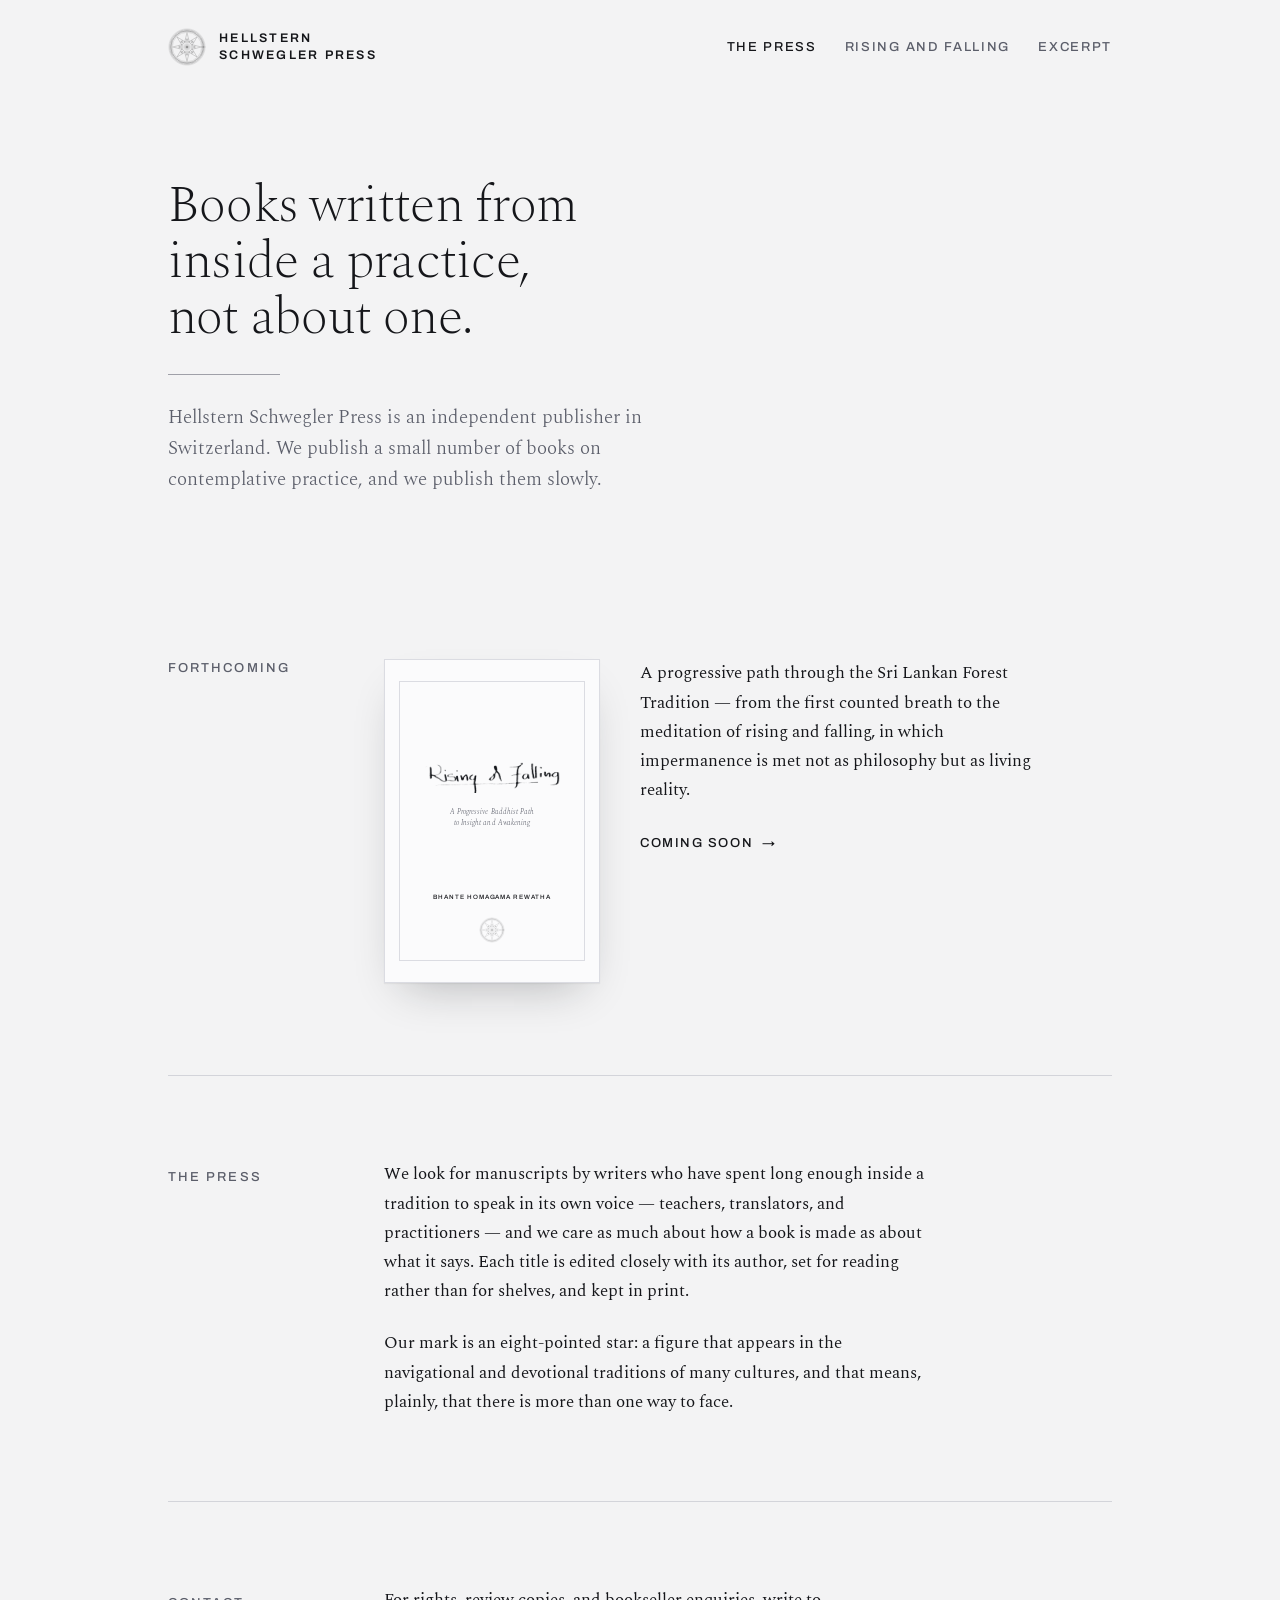
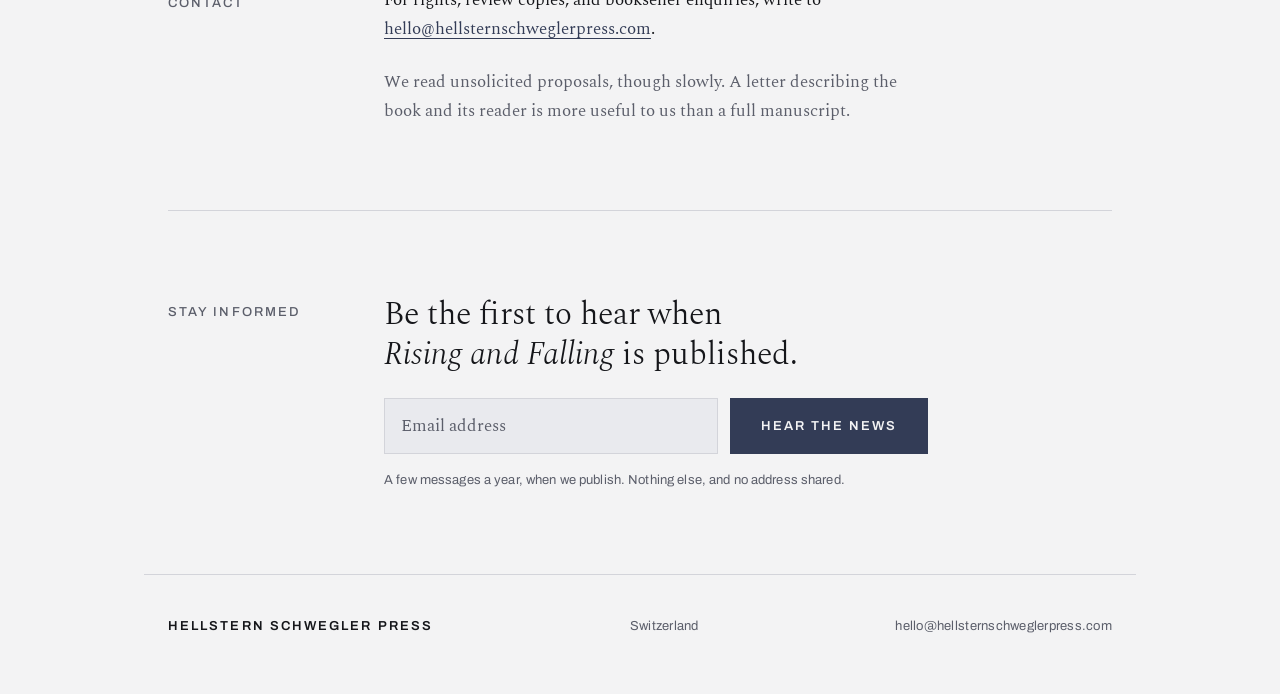
==== index.html @ 14abaf6c "Hellstern Schwegler Press website Three static pages: the press, a coming soon page for Rising and F" ====
<!doctype html>
<html lang="en">
<head>
<meta charset="utf-8">
<meta name="viewport" content="width=device-width, initial-scale=1, viewport-fit=cover">
<title>Hellstern Schwegler Press</title>
<meta name="description" content="An independent Swiss publisher of books on contemplative practice. First title: Rising and Falling by Bhante Homagama Rewatha.">
<link rel="icon" href="assets/img/star-mandala-mono.svg">
<link rel="preconnect" href="https://fonts.googleapis.com">
<link rel="preconnect" href="https://fonts.gstatic.com" crossorigin>
<link rel="stylesheet" href="https://fonts.googleapis.com/css2?family=Archivo:wght@400;500;600&family=Spectral:ital,wght@0,200;0,300;0,400;1,300;1,400&display=swap">
<link rel="stylesheet" href="assets/css/site.css">
<meta property="og:title" content="Hellstern Schwegler Press">
<meta property="og:description" content="An independent Swiss publisher of books on contemplative practice.">
</head>
<body>

<header class="frame masthead">
  <a class="mark" href="index.html">
    <img src="assets/img/star-mandala-mono.svg" alt="" width="1000" height="1000">
    <span class="mark__name">Hellstern Schwegler Press</span>
  </a>
  <nav aria-label="Primary">
    <a href="index.html" aria-current="page">The Press</a>
    <a href="rising-and-falling.html">Rising and Falling</a>
    <a href="excerpt.html">Excerpt</a>
  </nav>
</header>

<main>

  <div class="frame hero">
    <h1 class="t-display" style="max-width:20ch">
      Books written from inside a practice, not about one.
    </h1>
    <div class="breath" aria-hidden="true"></div>
    <p class="lede muted" style="max-width:34rem;margin:0">
      Hellstern Schwegler Press is an independent publisher in Switzerland.
      We publish a small number of books on contemplative practice, and we
      publish them slowly.
    </p>
  </div>

  <div class="frame">

    <section class="section" aria-labelledby="s-forthcoming">
      <h2 class="section__label" id="s-forthcoming">Forthcoming</h2>
      <div class="section__body section__body--wide">
        <a class="entry entry--book" href="rising-and-falling.html">
      <figure class="book book--sm">
        <div class="book__cover">
          <div class="book__inner">
            <span class="book__spacer" aria-hidden="true"></span>
            <p class="book__title">
              <img class="book__hand" src="assets/img/title-handwritten.png"
                   alt="Rising and Falling" width="1379" height="315">
              <span class="book__sub">A Progressive Buddhist Path<br>to Insight and Awakening</span>
            </p>
            <div class="book__foot">
              <p class="book__author">Bhante Homagama Rewatha</p>
              <img class="book__mark" src="assets/img/star-mandala-mono.svg"
                   alt="" width="1000" height="1000">
            </div>
          </div>
        </div>
      </figure>
          <div>
            <p style="margin-top:0">
              A progressive path through the Sri Lankan Forest Tradition — from the
              first counted breath to the meditation of rising and falling, in which
              impermanence is met not as philosophy but as living reality.
            </p>
            <span class="link-arrow">Coming soon</span>
          </div>
        </a>
      </div>
    </section>

    <section class="section" aria-labelledby="s-about">
      <h2 class="section__label" id="s-about">The press</h2>
      <div class="section__body">
        <p>
          We look for manuscripts by writers who have spent long enough inside a
          tradition to speak in its own voice — teachers, translators, and
          practitioners — and we care as much about how a book is made as about
          what it says. Each title is edited closely with its author, set for
          reading rather than for shelves, and kept in print.
        </p>
        <p>
          Our mark is an eight-pointed star: a figure that appears in the
          navigational and devotional traditions of many cultures, and that means,
          plainly, that there is more than one way to face.
        </p>
      </div>
    </section>

    <section class="section" aria-labelledby="s-contact">
      <h2 class="section__label" id="s-contact">Contact</h2>
      <div class="section__body">
        <p>
          For rights, review copies, and bookseller enquiries, write to
          <a href="#" data-contact="show">our editorial address</a>.
        </p>
        <p class="muted">
          We read unsolicited proposals, though slowly. A letter describing the
          book and its reader is more useful to us than a full manuscript.
        </p>
      </div>
    </section>

    <section class="section" id="newsletter" aria-labelledby="s-news">
      <h2 class="section__label" id="s-news">Stay informed</h2>
      <div class="section__body signup">
        <h3 class="t-head">Be the first to hear when <em>Rising and Falling</em> is published.</h3>
        <form data-signup novalidate>
          <label class="visually-hidden" for="email-press">Email address</label>
          <div class="signup__form">
            <input id="email-press" type="email" name="email" placeholder="Email address"
                   autocomplete="email" required>
            <button class="btn" type="submit">Hear the news</button>
          </div>
          <div class="hp" aria-hidden="true">
            <label for="website-press">Leave this empty</label>
            <input id="website-press" type="text" name="website" tabindex="-1" autocomplete="off">
          </div>
        </form>
        <p class="signup__status" data-signup-status role="status" aria-live="polite"></p>
        <p class="signup__note">
          A few messages a year, when we publish. Nothing else, and no address shared.
        </p>
      </div>
    </section>

  </div>
</main>

<footer class="frame colophon">
  <span class="colophon__name">Hellstern Schwegler Press</span>
  <span>Switzerland</span>
  <a href="#" data-contact="show">Contact</a>
</footer>

<script src="assets/js/config.js"></script>
<script src="assets/js/signup.js"></script>
</body>
</html>
---- assets/css/site.css ----
/* ===========================================================================
   Hellstern Schwegler Press — site stylesheet
   Palette note: the accent is not a decorative choice. #333C56 is sampled
   from the blue-black ballpoint ink in Bhante Rewatha's own notebook pages.
   =========================================================================== */

:root {
  /* light — cool Swiss paper stock, neutrals biased toward the ink */
  --paper:      #F3F3F4;
  --paper-2:    #E9EAEE;
  --ink:        #15161A;
  --ink-soft:   #5B5E6A;
  --pen:        #333C56;
  --pen-hover:  #1F2740;
  --rule:       #D3D4DA;
  --cover:      #FBFBFC;
  --cover-rule: #DBDCE2;
  --book-shadow: 0 1px 1px rgba(21,22,26,.05), 0 20px 44px -20px rgba(21,22,26,.30);
  --logo-invert: 0;

  --measure: 34rem;
  --frame: 62rem;
  --label-col: 10rem;

  --step--1: 0.8125rem;
  --step-0:  1.0625rem;
  --step-1:  1.1875rem;
  --step-2:  clamp(1.5rem, 1.1rem + 1.6vw, 2rem);
  --step-3:  clamp(2rem, 1.3rem + 3vw, 3.25rem);

  --serif: "Spectral", "Iowan Old Style", "Palatino Linotype", Palatino, Georgia, serif;
  --grotesk: "Archivo", "Helvetica Neue", Helvetica, Arial, sans-serif;
}

@media (prefers-color-scheme: dark) {
  :root:not([data-theme="light"]) {
    --paper:      #131418;
    --paper-2:    #1C1E24;
    --ink:        #E8E8EA;
    --ink-soft:   #9B9EAB;
    --pen:        #A9B2CC;
    --pen-hover:  #C7CEE4;
    --rule:       #2C2E36;
    --cover:      #1E212A;
    --cover-rule: #363A47;
    --book-shadow: 0 1px 1px rgba(0,0,0,.45), 0 20px 44px -20px rgba(0,0,0,.8);
    --logo-invert: 1;
  }
}

:root[data-theme="dark"] {
  --paper:      #131418;
  --paper-2:    #1C1E24;
  --ink:        #E8E8EA;
  --ink-soft:   #9B9EAB;
  --pen:        #A9B2CC;
  --pen-hover:  #C7CEE4;
  --rule:       #2C2E36;
  --cover:      #1E212A;
  --cover-rule: #363A47;
  --book-shadow: 0 1px 1px rgba(0,0,0,.45), 0 20px 44px -20px rgba(0,0,0,.8);
  --logo-invert: 1;
}

*, *::before, *::after { box-sizing: border-box; }

html { -webkit-text-size-adjust: 100%; }

body {
  margin: 0;
  background: var(--paper);
  color: var(--ink);
  font-family: var(--serif);
  font-size: var(--step-0);
  font-weight: 400;
  line-height: 1.72;
  -webkit-font-smoothing: antialiased;
  text-rendering: optimizeLegibility;
}

img { max-width: 100%; height: auto; display: block; }

a { color: var(--pen); text-decoration-thickness: 1px; text-underline-offset: 0.22em; }
a:hover { color: var(--pen-hover); }

:focus-visible {
  outline: 2px solid var(--pen);
  outline-offset: 3px;
  border-radius: 1px;
}

/* --- frame + section grid ------------------------------------------------ */

.frame {
  max-width: var(--frame);
  margin-inline: auto;
  padding-inline: 1.5rem;
}

.section {
  padding-block: clamp(3rem, 7vw, 5.25rem);
  border-top: 1px solid var(--rule);
}
.section:first-of-type { border-top: 0; }

/* Marginal running head — a Swiss editorial device, and it encodes the real
   section name rather than an invented number. Stacks above content on phones. */
.section__label {
  font-family: var(--grotesk);
  font-size: var(--step--1);
  font-weight: 500;
  letter-spacing: 0.16em;
  text-transform: uppercase;
  color: var(--ink-soft);
  margin: 0 0 1.25rem;
  line-height: 1.5;
}

.section__body { max-width: var(--measure); }
/* the author block carries a portrait beside its text and needs the extra room */
.section__body--wide { max-width: 42rem; }
.section__body > :first-child { margin-top: 0; }
.section__body > :last-child { margin-bottom: 0; }

@media (min-width: 60rem) {
  .section {
    display: grid;
    grid-template-columns: var(--label-col) minmax(0, 1fr);
    column-gap: 3.5rem;
  }
  .section__label { margin-bottom: 0; padding-top: 0.5rem; }
}

/* --- typography ---------------------------------------------------------- */

h1, h2, h3 { font-weight: 300; text-wrap: balance; }

.t-display {
  font-size: var(--step-3);
  font-weight: 200;
  line-height: 1.08;
  letter-spacing: -0.015em;
  margin: 0;
}

.t-head {
  font-size: var(--step-2);
  font-weight: 300;
  line-height: 1.24;
  margin: 0 0 1rem;
}

p { margin: 0 0 1.35em; }

.lede {
  font-size: var(--step-1);
  font-weight: 300;
  line-height: 1.62;
  color: var(--ink);
}

.muted { color: var(--ink-soft); }

.meta {
  font-family: var(--grotesk);
  font-size: var(--step--1);
  font-weight: 500;
  letter-spacing: 0.14em;
  text-transform: uppercase;
  color: var(--ink-soft);
}

.visually-hidden {
  position: absolute; width: 1px; height: 1px;
  padding: 0; margin: -1px; overflow: hidden;
  clip: rect(0 0 0 0); white-space: nowrap; border: 0;
}

/* --- masthead ------------------------------------------------------------ */

.masthead {
  display: flex;
  align-items: center;
  justify-content: space-between;
  gap: 1.5rem;
  flex-wrap: wrap;
  padding-block: 1.75rem 0;
}

.mark {
  display: inline-flex;
  align-items: center;
  gap: 0.85rem;
  text-decoration: none;
  color: inherit;
}
.mark img {
  width: 2.35rem;
  height: 2.35rem;
  filter: invert(var(--logo-invert));
}
.mark__name {
  font-family: var(--grotesk);
  font-size: 0.78rem;
  font-weight: 600;
  letter-spacing: 0.18em;
  text-transform: uppercase;
  line-height: 1.35;
  max-width: 11rem;
}

.masthead nav {
  display: flex;
  gap: 0.9rem 1.5rem;
  flex-wrap: wrap;
}
@media (min-width: 45rem) { .masthead nav { gap: 1.75rem; } }
.masthead nav a {
  font-family: var(--grotesk);
  font-size: var(--step--1);
  font-weight: 500;
  letter-spacing: 0.13em;
  text-transform: uppercase;
  color: var(--ink-soft);
  text-decoration: none;
}
.masthead nav a:hover,
.masthead nav a[aria-current="page"] { color: var(--ink); }

/* --- hero ---------------------------------------------------------------- */

.hero {
  padding-block: clamp(3.5rem, 9vw, 7rem) clamp(3rem, 6vw, 4.5rem);
  display: flex;
  flex-direction: column;
  align-items: flex-start;
  gap: 1.75rem;
}

/* Bhante's own hand, lifted from the notebook pages of the illustrations. */
.hero__hand {
  width: min(100%, 30rem);
  filter: invert(var(--logo-invert));
}
.hero__byline {
  font-size: var(--step-1);
  font-weight: 300;
  font-style: italic;
  color: var(--ink-soft);
  margin: 0;
}

/* The one moving element on the page: a hairline that rises and falls at the
   pace of a slow breath — 4s in, 5.5s out. It is the book's title, drawn. */
.breath {
  width: 7rem;
  height: 1px;
  background: var(--ink-soft);
  opacity: 0.55;
  transform-origin: center;
  animation: breath 9.5s ease-in-out infinite;
}

@keyframes breath {
  0%   { transform: translateY(5px);  opacity: 0.30; }
  42%  { transform: translateY(-5px); opacity: 0.70; }
  100% { transform: translateY(5px);  opacity: 0.30; }
}

@media (prefers-reduced-motion: reduce) {
  .breath { animation: none; opacity: 0.55; transform: none; }
  * { animation-duration: 0.01ms !important; transition-duration: 0.01ms !important; }
}

.status {
  font-family: var(--grotesk);
  font-size: var(--step--1);
  font-weight: 500;
  letter-spacing: 0.22em;
  text-transform: uppercase;
  color: var(--ink);
  margin: 0;
}

/* --- buttons ------------------------------------------------------------- */

.btn {
  display: inline-block;
  font-family: var(--grotesk);
  font-size: var(--step--1);
  font-weight: 600;
  letter-spacing: 0.15em;
  text-transform: uppercase;
  padding: 0.9rem 1.9rem;
  border: 1px solid var(--pen);
  background: var(--pen);
  color: var(--paper);
  text-decoration: none;
  cursor: pointer;
  transition: background 160ms ease, border-color 160ms ease;
}
.btn:hover { background: var(--pen-hover); border-color: var(--pen-hover); color: var(--paper); }

.link-arrow {
  font-family: var(--grotesk);
  font-size: var(--step--1);
  font-weight: 500;
  letter-spacing: 0.12em;
  text-transform: uppercase;
  text-decoration: none;
  display: inline-flex;
  align-items: center;
  gap: 0.55rem;
}
.link-arrow::after { content: "→"; transition: transform 160ms ease; }
.link-arrow:hover::after { transform: translateX(3px); }

/* --- excerpt ------------------------------------------------------------- */

.excerpt {
  border-left: 1px solid var(--rule);
  padding-left: clamp(1.25rem, 4vw, 2.25rem);
  font-size: var(--step-1);
  font-weight: 300;
  line-height: 1.78;
}
.excerpt p:last-of-type { margin-bottom: 0; }

/* --- author -------------------------------------------------------------- */

.author {
  display: grid;
  gap: 1.75rem clamp(1.5rem, 4vw, 2.5rem);
  grid-template-columns: 1fr;
  align-items: start;
  max-width: 40rem;
}
@media (min-width: 34rem) {
  .author { grid-template-columns: 11rem minmax(0, 1fr); }
}

.portrait {
  aspect-ratio: 4 / 5;
  max-width: 100%;
  background: var(--paper-2);
  object-fit: cover;
  filter: grayscale(1) contrast(0.95);
}

.portrait--empty {
  display: grid;
  place-items: center;
  border: 1px solid var(--rule);
  color: var(--ink-soft);
  font-family: var(--grotesk);
  font-size: 0.68rem;
  font-weight: 500;
  letter-spacing: 0.14em;
  text-transform: uppercase;
  text-align: center;
  padding: 1rem;
  line-height: 1.6;
}

/* --- publication data ---------------------------------------------------- */

.coldata {
  display: grid;
  grid-template-columns: minmax(6.5rem, 9rem) minmax(0, 1fr);
  gap: 0.3rem 1.5rem;
  margin: 0;
  font-size: var(--step--1);
}
.coldata dt {
  font-family: var(--grotesk);
  font-weight: 500;
  letter-spacing: 0.12em;
  text-transform: uppercase;
  color: var(--ink-soft);
  padding-top: 0.28rem;
}
.coldata dd {
  margin: 0;
  font-family: var(--serif);
  font-size: var(--step-0);
  line-height: 1.6;
}

/* --- signup -------------------------------------------------------------- */

.signup { max-width: var(--measure); }

.signup__form {
  display: flex;
  flex-wrap: wrap;
  gap: 0.75rem;
  margin-top: 1.5rem;
}

.signup__form input[type="email"] {
  flex: 1 1 15rem;
  min-width: 0;
  font-family: var(--serif);
  font-size: var(--step-0);
  color: var(--ink);
  background: var(--paper-2);
  border: 1px solid var(--rule);
  padding: 0.85rem 1rem;
}
.signup__form input[type="email"]::placeholder { color: var(--ink-soft); opacity: 1; }
.signup__form input[type="email"]:focus { border-color: var(--pen); }

.signup__note {
  font-size: var(--step--1);
  color: var(--ink-soft);
  margin: 1rem 0 0;
  font-family: var(--grotesk);
  font-weight: 400;
  letter-spacing: 0.01em;
  line-height: 1.6;
}

.signup__status {
  margin: 1rem 0 0;
  font-size: var(--step-0);
  font-style: italic;
  color: var(--ink);
}
.signup__status[data-state="error"] { color: var(--ink); font-style: normal; }

/* honeypot */
.hp { position: absolute; left: -9999px; width: 1px; height: 1px; overflow: hidden; }

/* --- catalogue entry (press home) --------------------------------------- */

.entry {
  display: block;
  text-decoration: none;
  color: inherit;
  padding-block: 0.5rem;
}
.entry__hand {
  width: min(100%, 22rem);
  filter: invert(var(--logo-invert));
  margin-bottom: 1.1rem;
}
.entry:hover .link-arrow::after { transform: translateX(3px); }

/* --- colophon ------------------------------------------------------------ */

.colophon {
  border-top: 1px solid var(--rule);
  padding-block: 2.5rem 3.5rem;
  display: flex;
  flex-wrap: wrap;
  gap: 1.5rem 3rem;
  align-items: baseline;
  justify-content: space-between;
  font-family: var(--grotesk);
  font-size: var(--step--1);
  color: var(--ink-soft);
  letter-spacing: 0.02em;
}
.colophon a { color: var(--ink-soft); text-decoration: none; }
.colophon a:hover { color: var(--ink); }
.colophon__name {
  font-weight: 600;
  letter-spacing: 0.16em;
  text-transform: uppercase;
  color: var(--ink);
}


/* --- the book -------------------------------------------------------------
   Trim is 2:3 — the real 6 × 9 inch page size of the printed edition. Cover
   text is sized in container units, so one piece of markup holds up at hero
   size and at catalogue size without a second set of rules. */

.book {
  position: relative;
  width: min(100%, 21.5rem);
  margin: 0;
  container-type: inline-size;
}

.book--sm { width: min(100%, 13.5rem); }

.book__cover {
  position: relative;
  aspect-ratio: 2 / 3;
  max-width: 100%;
  background: var(--cover);
  border: 1px solid var(--cover-rule);
  box-shadow: var(--book-shadow);
}

/* the inset keyline a bound cover is usually blinded or foiled with */
.book__inner {
  position: absolute;
  inset: 6.5%;
  border: 1px solid var(--cover-rule);
  padding: 8% 7%;
  display: flex;
  flex-direction: column;
  align-items: center;
  justify-content: space-between;
  gap: 4cqw;
  text-align: center;
}

.book__spacer { height: 0; }

.book__title { margin: 0; font-weight: 300; line-height: 1; width: 100%; }

.book__hand {
  width: 88%;
  margin: 0 auto;
  filter: invert(var(--logo-invert));
}

.book__sub {
  display: block;
  margin: 6cqw auto 0;
  max-width: 24ch;
  font-family: var(--serif);
  font-style: italic;
  font-weight: 300;
  color: var(--ink-soft);
  font-size: 0.7rem;
  font-size: 3.4cqw;
  line-height: 1.5;
  letter-spacing: 0.01em;
}

.book__foot {
  display: flex;
  flex-direction: column;
  align-items: center;
}

.book__author {
  margin: 0;
  font-family: var(--grotesk);
  font-weight: 500;
  letter-spacing: 0.15em;
  text-transform: uppercase;
  color: var(--ink);
  font-size: 0.58rem;
  font-size: 2.9cqw;
  line-height: 1.6;
}

.book__mark {
  width: 12cqw;
  margin-top: 7cqw;
  opacity: 0.7;
  filter: invert(var(--logo-invert));
}

/* --- hero built around the book ------------------------------------------ */

.hero--book {
  display: grid;
  grid-template-columns: minmax(0, 1fr);
  gap: clamp(2.25rem, 5vw, 3.25rem);
  align-items: center;
  justify-items: start;
}

@media (min-width: 52rem) {
  .hero--book {
    grid-template-columns: minmax(0, 21.5rem) minmax(0, 1fr);
    gap: clamp(3rem, 7vw, 5rem);
  }
}

.hero__aside {
  display: flex;
  flex-direction: column;
  align-items: flex-start;
  gap: 1.75rem;
  max-width: 27rem;
}

/* --- catalogue entry, cover beside the note ------------------------------ */

.entry--book {
  display: grid;
  grid-template-columns: minmax(0, 1fr);
  gap: 1.75rem;
  align-items: start;
}

@media (min-width: 38rem) {
  .entry--book {
    grid-template-columns: 13.5rem minmax(0, 1fr);
    gap: 2.5rem;
  }
}
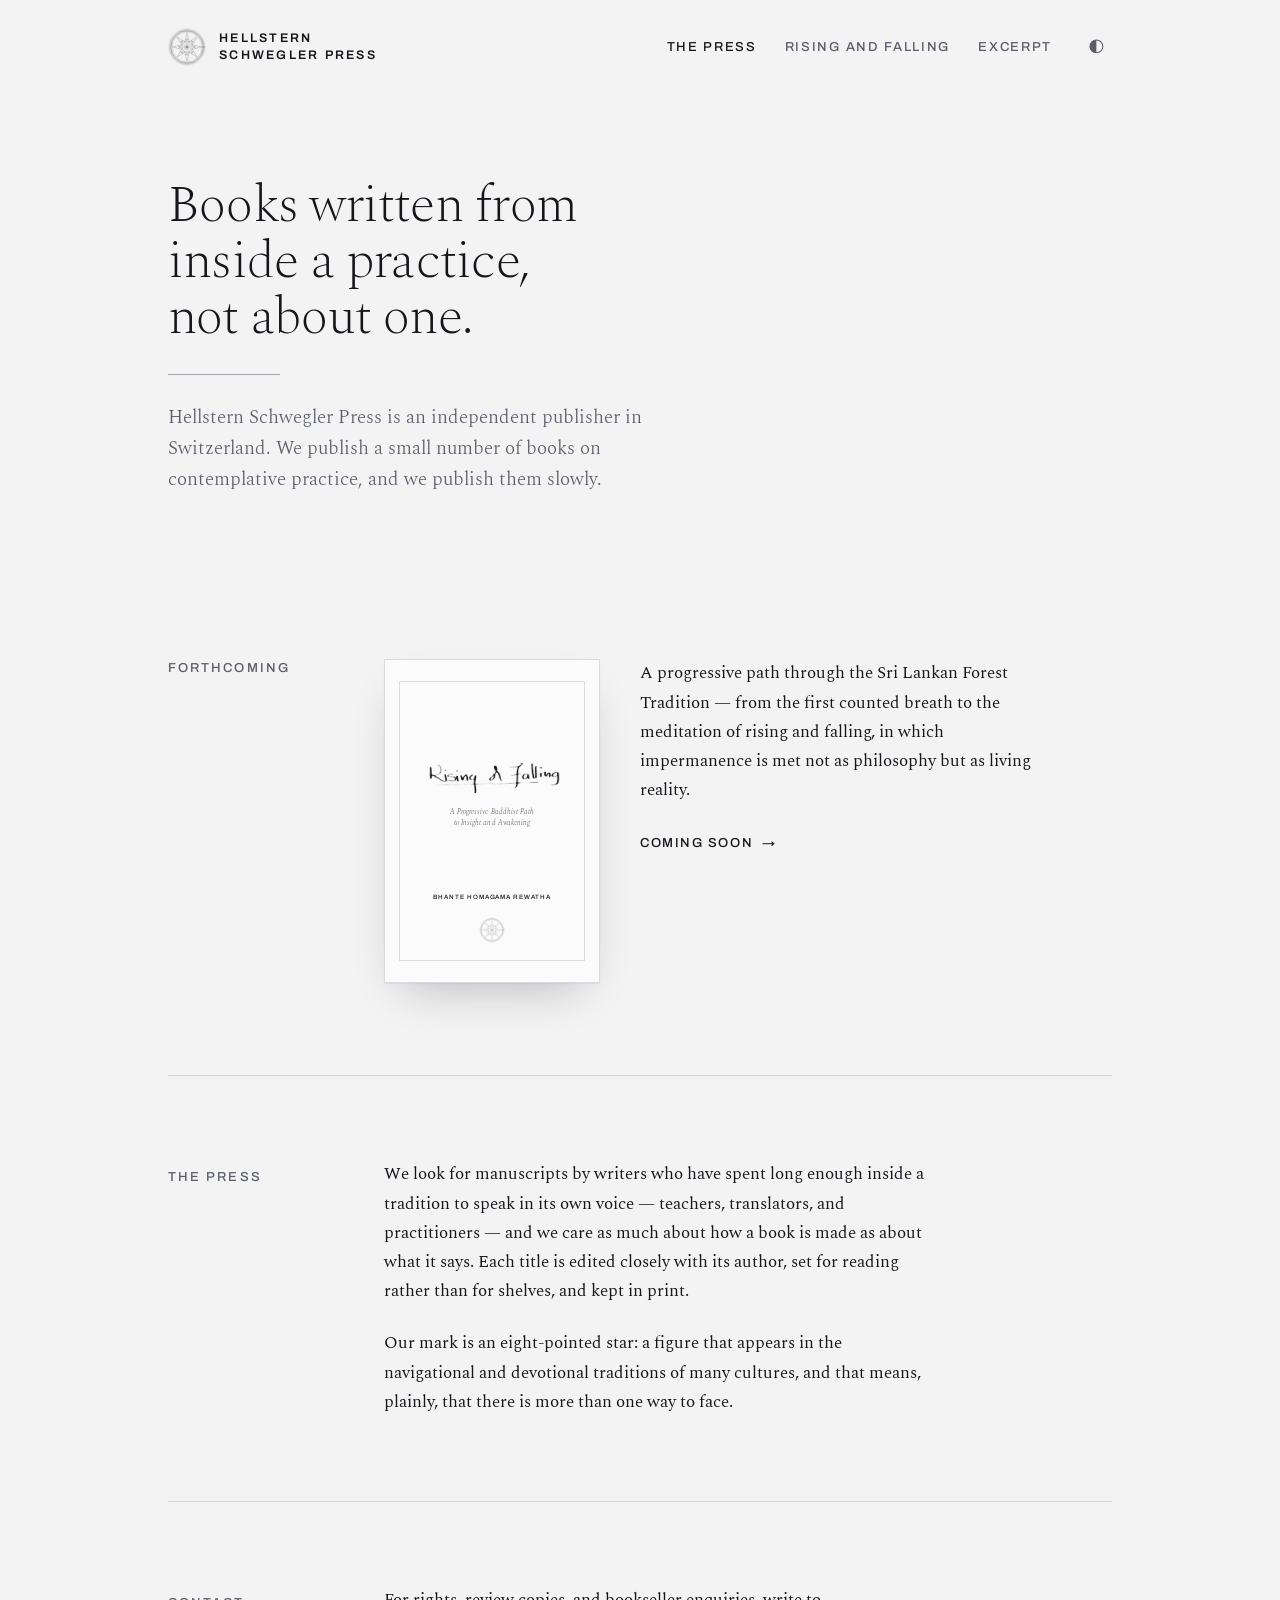
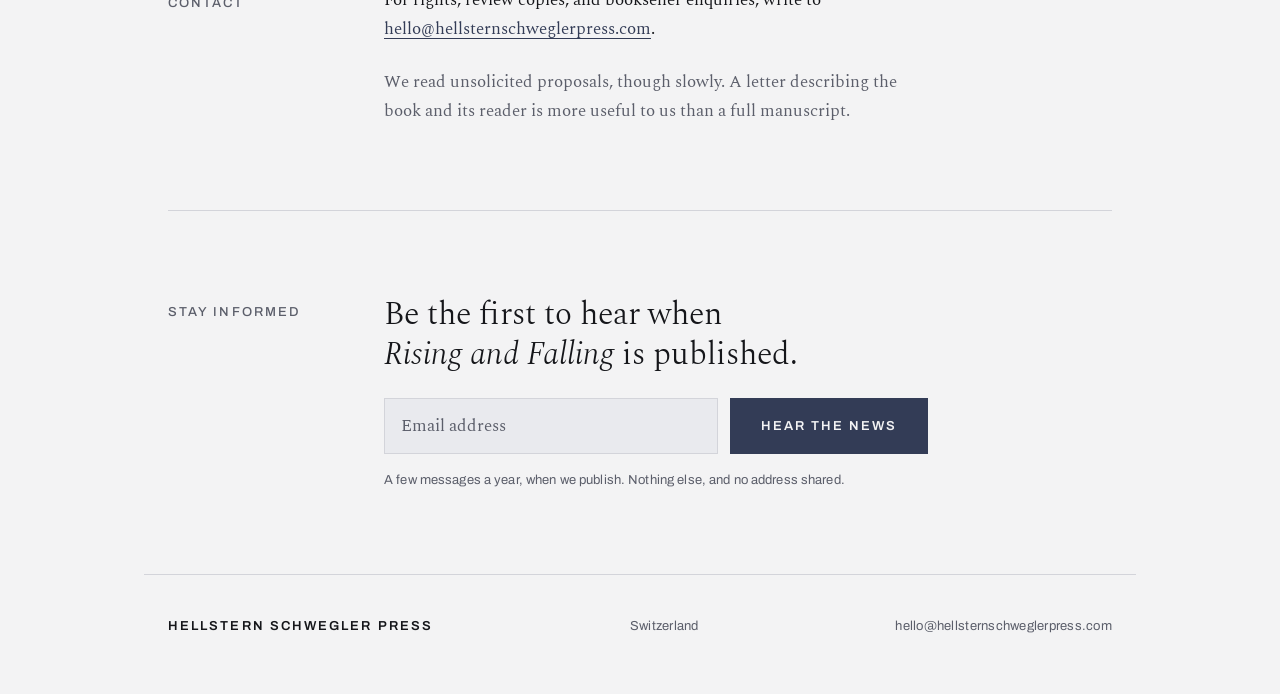
==== commit 57fda348: "Add a theme toggle so readers can choose light or dark Both themes were already defined, but the pag" ====
--- a/index.html
+++ b/index.html
@@ -6,6 +6,10 @@
 <title>Hellstern Schwegler Press</title>
 <meta name="description" content="An independent Swiss publisher of books on contemplative practice. First title: Rising and Falling by Bhante Homagama Rewatha.">
 <link rel="icon" href="assets/img/star-mandala-mono.svg">
+<script>
+(function(){try{var t=localStorage.getItem("hsp-theme");
+if(t==="dark"||t==="light")document.documentElement.setAttribute("data-theme",t);}catch(e){}})();
+</script>
 <link rel="preconnect" href="https://fonts.googleapis.com">
 <link rel="preconnect" href="https://fonts.gstatic.com" crossorigin>
 <link rel="stylesheet" href="https://fonts.googleapis.com/css2?family=Archivo:wght@400;500;600&family=Spectral:ital,wght@0,200;0,300;0,400;1,300;1,400&display=swap">
@@ -20,11 +24,20 @@
     <img src="assets/img/star-mandala-mono.svg" alt="" width="1000" height="1000">
     <span class="mark__name">Hellstern Schwegler Press</span>
   </a>
-  <nav aria-label="Primary">
+  <div class="masthead__end">
+    <nav aria-label="Primary">
     <a href="index.html" aria-current="page">The Press</a>
     <a href="rising-and-falling.html">Rising and Falling</a>
     <a href="excerpt.html">Excerpt</a>
-  </nav>
+    </nav>
+    <button class="theme-toggle" type="button" data-theme-toggle
+            aria-label="Switch to dark theme" title="Switch to dark theme">
+      <svg class="theme-toggle__icon" viewBox="0 0 24 24" aria-hidden="true" focusable="false">
+        <circle cx="12" cy="12" r="9.2" fill="none" stroke="currentColor" stroke-width="1.5"></circle>
+        <path d="M12 2.8 A9.2 9.2 0 0 0 12 21.2 Z" fill="currentColor"></path>
+      </svg>
+    </button>
+  </div>
 </header>
 
 <main>
@@ -140,6 +153,7 @@
   <a href="#" data-contact="show">Contact</a>
 </footer>
 
+<script src="assets/js/theme.js"></script>
 <script src="assets/js/config.js"></script>
 <script src="assets/js/signup.js"></script>
 </body>
--- a/assets/css/site.css
+++ b/assets/css/site.css
@@ -17,6 +17,7 @@
   --cover-rule: #DBDCE2;
   --book-shadow: 0 1px 1px rgba(21,22,26,.05), 0 20px 44px -20px rgba(21,22,26,.30);
   --logo-invert: 0;
+  color-scheme: light;
 
   --measure: 34rem;
   --frame: 62rem;
@@ -45,6 +46,7 @@
     --cover-rule: #363A47;
     --book-shadow: 0 1px 1px rgba(0,0,0,.45), 0 20px 44px -20px rgba(0,0,0,.8);
     --logo-invert: 1;
+    color-scheme: dark;
   }
 }
 
@@ -60,7 +62,10 @@
   --cover-rule: #363A47;
   --book-shadow: 0 1px 1px rgba(0,0,0,.45), 0 20px 44px -20px rgba(0,0,0,.8);
   --logo-invert: 1;
-}
+  color-scheme: dark;
+}
+
+:root[data-theme="light"] { color-scheme: light; }
 
 *, *::before, *::after { box-sizing: border-box; }
 
@@ -597,3 +602,48 @@
     gap: 2.5rem;
   }
 }
+
+
+/* --- theme toggle ---------------------------------------------------------
+   Half-filled disc: it turns over to show the other half. No stored choice
+   means the page keeps following the reader's system setting. */
+
+.masthead__end {
+  display: flex;
+  align-items: center;
+  gap: 1.25rem 1.75rem;
+  flex-wrap: wrap;
+}
+
+.theme-toggle {
+  display: inline-flex;
+  align-items: center;
+  justify-content: center;
+  width: 2rem;
+  height: 2rem;
+  padding: 0;
+  border: 0;
+  background: none;
+  color: var(--ink-soft);
+  cursor: pointer;
+  flex: none;
+  transition: color 160ms ease;
+}
+.theme-toggle:hover { color: var(--ink); }
+
+.theme-toggle__icon {
+  width: 1.05rem;
+  height: 1.05rem;
+  display: block;
+  transition: transform 420ms cubic-bezier(.4, 0, .2, 1);
+}
+
+@media (prefers-color-scheme: dark) {
+  :root:not([data-theme="light"]) .theme-toggle__icon { transform: rotate(180deg); }
+}
+:root[data-theme="dark"] .theme-toggle__icon { transform: rotate(180deg); }
+:root[data-theme="light"] .theme-toggle__icon { transform: none; }
+
+@media (prefers-reduced-motion: reduce) {
+  .theme-toggle__icon { transition: none; }
+}
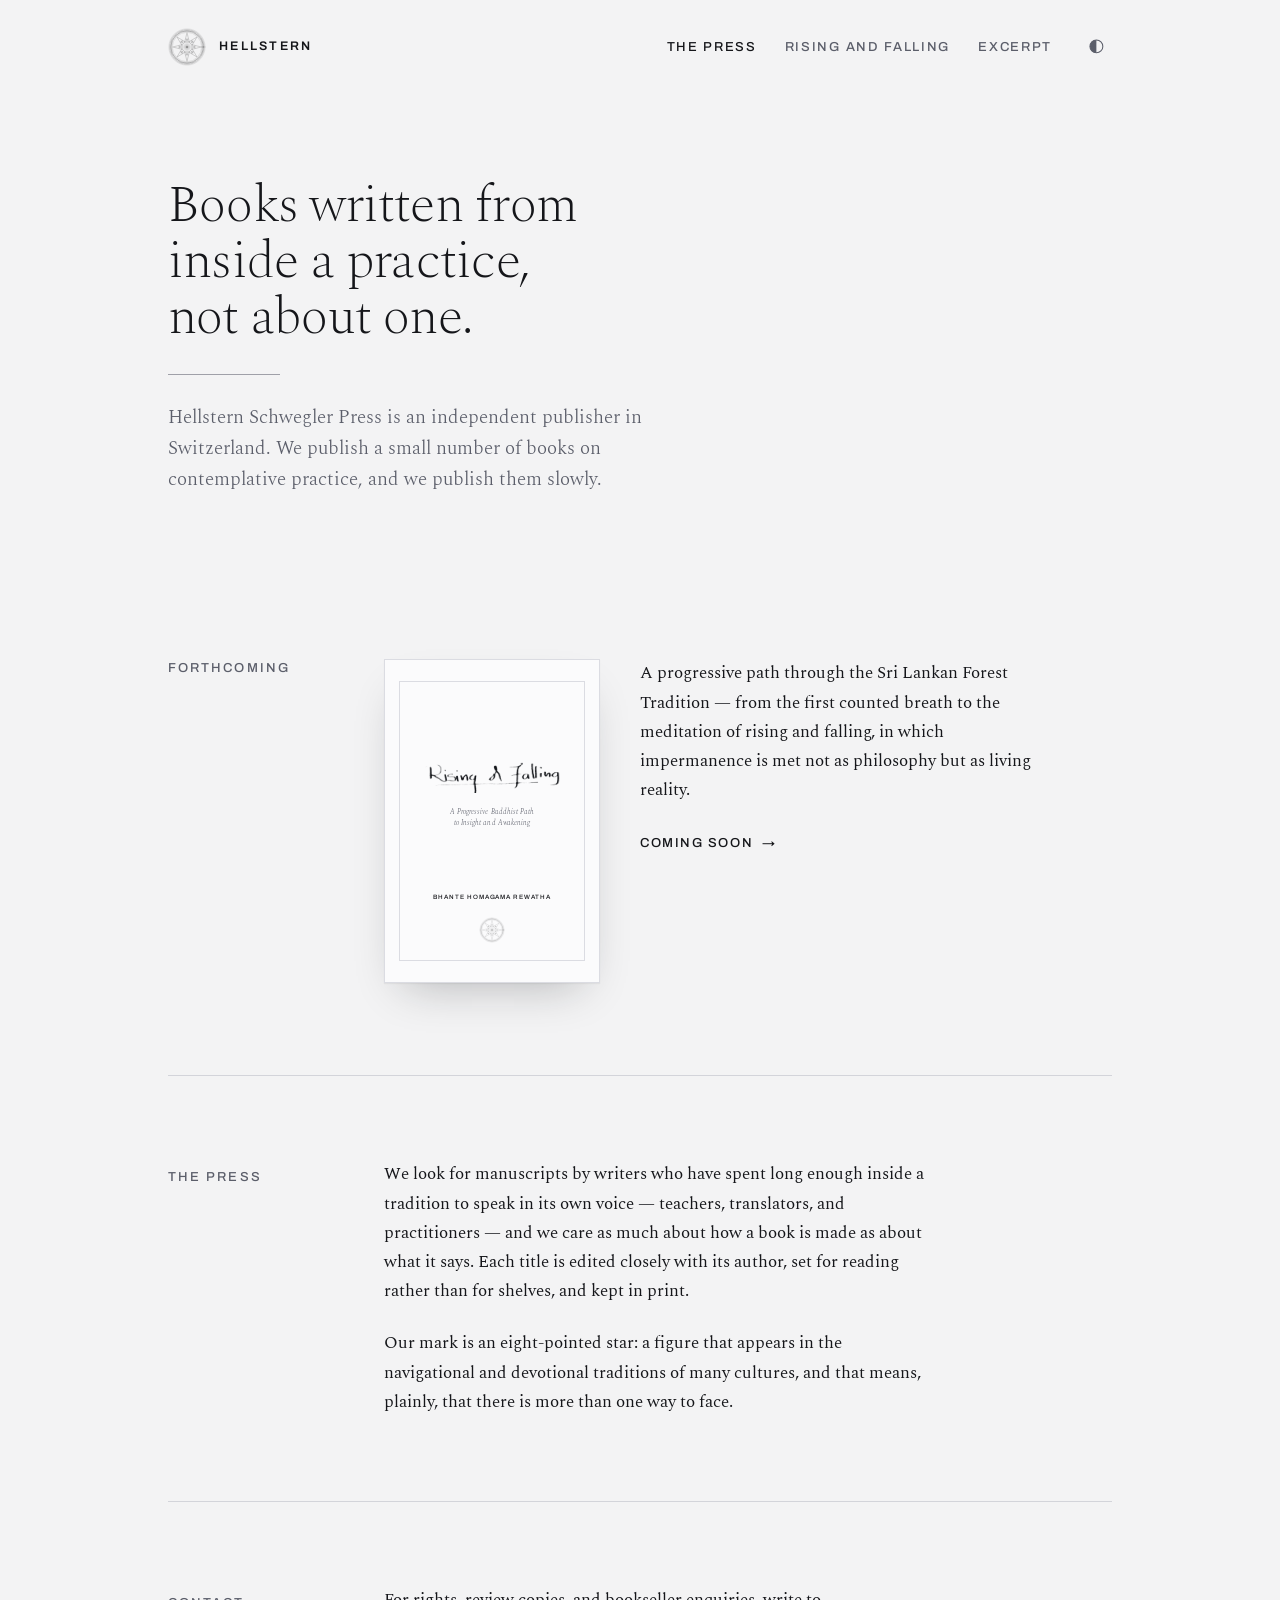
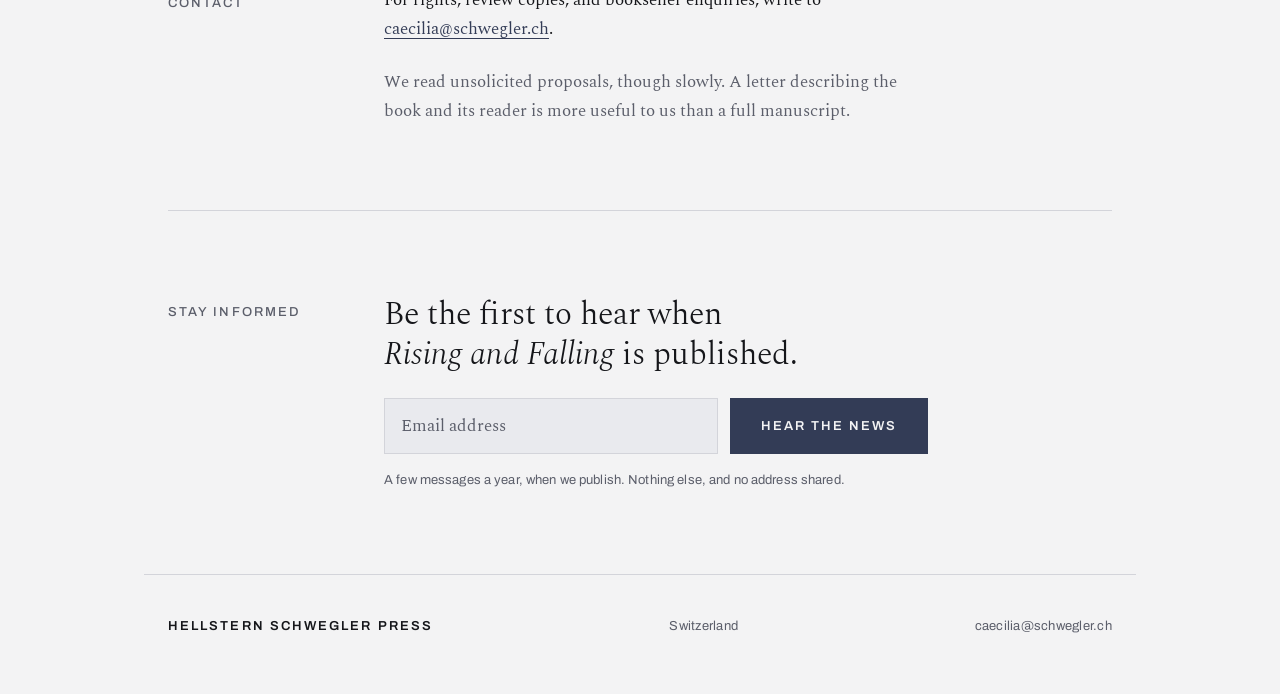
==== commit 7e0225c4: "Shorten the masthead to Hellstern and add a mobile menu The wordmark is now just Hellstern. The full" ====
--- a/index.html
+++ b/index.html
@@ -14,6 +14,11 @@
 <link rel="preconnect" href="https://fonts.gstatic.com" crossorigin>
 <link rel="stylesheet" href="https://fonts.googleapis.com/css2?family=Archivo:wght@400;500;600&family=Spectral:ital,wght@0,200;0,300;0,400;1,300;1,400&display=swap">
 <link rel="stylesheet" href="assets/css/site.css">
+<noscript><style>
+.masthead__nav[data-collapsed]{display:flex}
+.nav-toggle{display:none}
+</style></noscript>
+
 <meta property="og:title" content="Hellstern Schwegler Press">
 <meta property="og:description" content="An independent Swiss publisher of books on contemplative practice.">
 </head>
@@ -22,10 +27,10 @@
 <header class="frame masthead">
   <a class="mark" href="index.html">
     <img src="assets/img/star-mandala-mono.svg" alt="" width="1000" height="1000">
-    <span class="mark__name">Hellstern Schwegler Press</span>
+    <span class="mark__name">Hellstern</span>
   </a>
   <div class="masthead__end">
-    <nav aria-label="Primary">
+    <nav id="site-nav" class="masthead__nav" data-collapsed aria-label="Primary">
     <a href="index.html" aria-current="page">The Press</a>
     <a href="rising-and-falling.html">Rising and Falling</a>
     <a href="excerpt.html">Excerpt</a>
@@ -35,6 +40,14 @@
       <svg class="theme-toggle__icon" viewBox="0 0 24 24" aria-hidden="true" focusable="false">
         <circle cx="12" cy="12" r="9.2" fill="none" stroke="currentColor" stroke-width="1.5"></circle>
         <path d="M12 2.8 A9.2 9.2 0 0 0 12 21.2 Z" fill="currentColor"></path>
+      </svg>
+    </button>
+    <button class="nav-toggle" type="button" data-nav-toggle
+            aria-expanded="false" aria-controls="site-nav" aria-label="Open menu">
+      <svg class="nav-toggle__icon" viewBox="0 0 24 24" aria-hidden="true" focusable="false">
+        <line x1="3.5" y1="7" x2="20.5" y2="7"></line>
+        <line x1="3.5" y1="12" x2="20.5" y2="12"></line>
+        <line x1="3.5" y1="17" x2="20.5" y2="17"></line>
       </svg>
     </button>
   </div>
@@ -154,6 +167,7 @@
 </footer>
 
 <script src="assets/js/theme.js"></script>
+<script src="assets/js/nav.js"></script>
 <script src="assets/js/config.js"></script>
 <script src="assets/js/signup.js"></script>
 </body>
--- a/assets/css/site.css
+++ b/assets/css/site.css
@@ -184,6 +184,7 @@
 /* --- masthead ------------------------------------------------------------ */
 
 .masthead {
+  position: relative;
   display: flex;
   align-items: center;
   justify-content: space-between;
@@ -211,16 +212,14 @@
   letter-spacing: 0.18em;
   text-transform: uppercase;
   line-height: 1.35;
-  max-width: 11rem;
-}
-
-.masthead nav {
-  display: flex;
-  gap: 0.9rem 1.5rem;
+}
+
+.masthead__nav {
+  display: flex;
+  gap: 1.75rem;
   flex-wrap: wrap;
 }
-@media (min-width: 45rem) { .masthead nav { gap: 1.75rem; } }
-.masthead nav a {
+.masthead__nav a {
   font-family: var(--grotesk);
   font-size: var(--step--1);
   font-weight: 500;
@@ -229,8 +228,8 @@
   color: var(--ink-soft);
   text-decoration: none;
 }
-.masthead nav a:hover,
-.masthead nav a[aria-current="page"] { color: var(--ink); }
+.masthead__nav a:hover,
+.masthead__nav a[aria-current="page"] { color: var(--ink); }
 
 /* --- hero ---------------------------------------------------------------- */
 
@@ -349,7 +348,6 @@
   max-width: 100%;
   background: var(--paper-2);
   object-fit: cover;
-  filter: grayscale(1) contrast(0.95);
 }
 
 .portrait--empty {
@@ -647,3 +645,77 @@
 @media (prefers-reduced-motion: reduce) {
   .theme-toggle__icon { transition: none; }
 }
+
+
+/* --- mobile menu ----------------------------------------------------------
+   Below 46rem the three links no longer sit beside the wordmark, so they
+   collapse into a panel. The nav ships marked collapsed and JS owns the state;
+   the <noscript> block in each page unhides it when scripting is off, so the
+   site is never left without navigation. */
+
+.nav-toggle {
+  display: inline-flex;
+  align-items: center;
+  justify-content: center;
+  width: 2rem;
+  height: 2rem;
+  padding: 0;
+  border: 0;
+  background: none;
+  color: var(--ink-soft);
+  cursor: pointer;
+  flex: none;
+  transition: color 160ms ease;
+}
+.nav-toggle:hover { color: var(--ink); }
+
+.nav-toggle__icon { width: 1.1rem; height: 1.1rem; display: block; }
+.nav-toggle__icon line {
+  stroke: currentColor;
+  stroke-width: 1.6;
+  stroke-linecap: round;
+  transform-origin: 12px 12px;
+  transition: transform 260ms cubic-bezier(.4, 0, .2, 1), opacity 160ms ease;
+}
+
+/* the three rules fold into a cross */
+.nav-toggle[aria-expanded="true"] .nav-toggle__icon line:nth-of-type(1) {
+  transform: translateY(5px) rotate(45deg);
+}
+.nav-toggle[aria-expanded="true"] .nav-toggle__icon line:nth-of-type(2) { opacity: 0; }
+.nav-toggle[aria-expanded="true"] .nav-toggle__icon line:nth-of-type(3) {
+  transform: translateY(-5px) rotate(-45deg);
+}
+
+@media (max-width: 45.999rem) {
+  .masthead__nav {
+    position: absolute;
+    top: calc(100% + 0.85rem);
+    right: 1.5rem;
+    z-index: 20;
+    flex-direction: column;
+    flex-wrap: nowrap;
+    align-items: stretch;
+    gap: 0;
+    min-width: 12.5rem;
+    padding-block: 0.4rem;
+    background: var(--paper);
+    border: 1px solid var(--rule);
+    box-shadow: var(--book-shadow);
+  }
+  .masthead__nav[data-collapsed] { display: none; }
+  .masthead__nav a {
+    padding: 0.75rem 1.35rem;
+  }
+  .masthead__nav a[aria-current="page"] { color: var(--ink); }
+}
+
+@media (min-width: 46rem) {
+  .nav-toggle { display: none; }
+  /* the attribute is JS state for the panel only; inline links ignore it */
+  .masthead__nav[data-collapsed] { display: flex; }
+}
+
+@media (prefers-reduced-motion: reduce) {
+  .nav-toggle__icon line { transition: none; }
+}
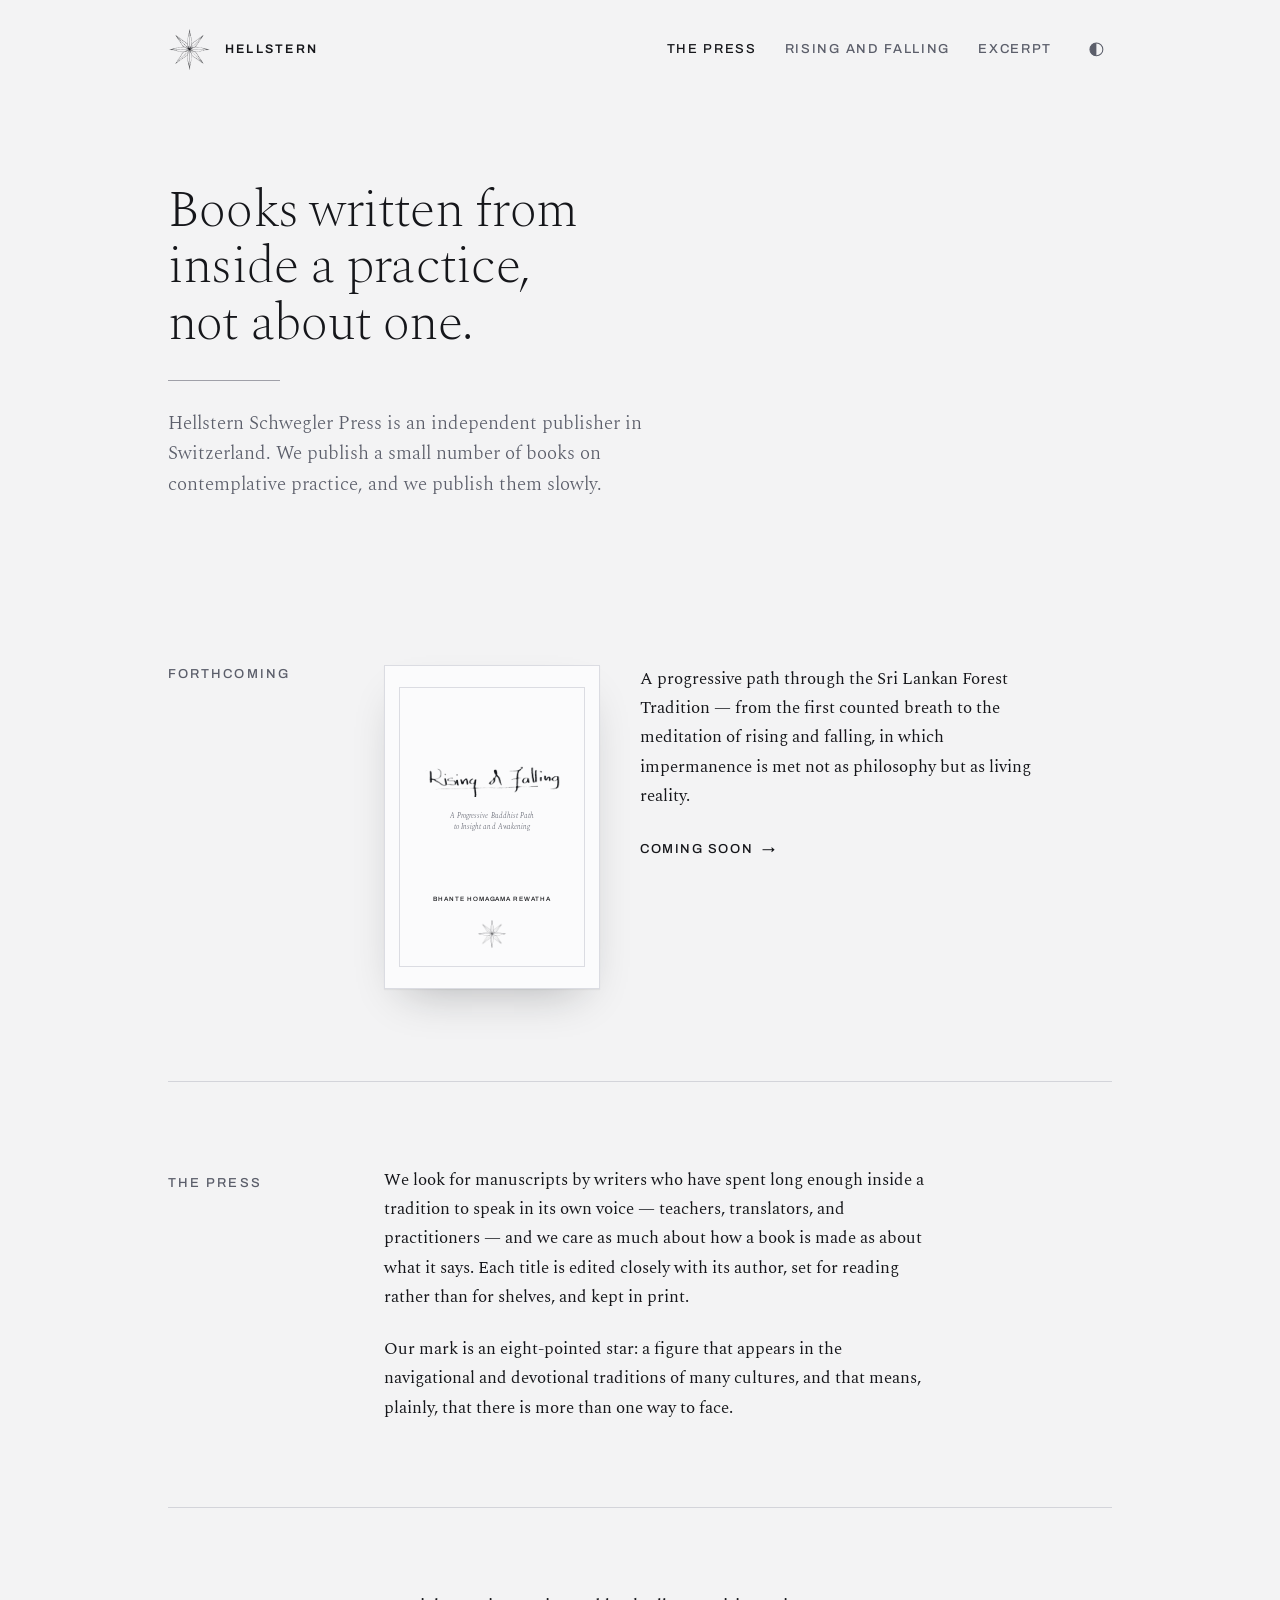
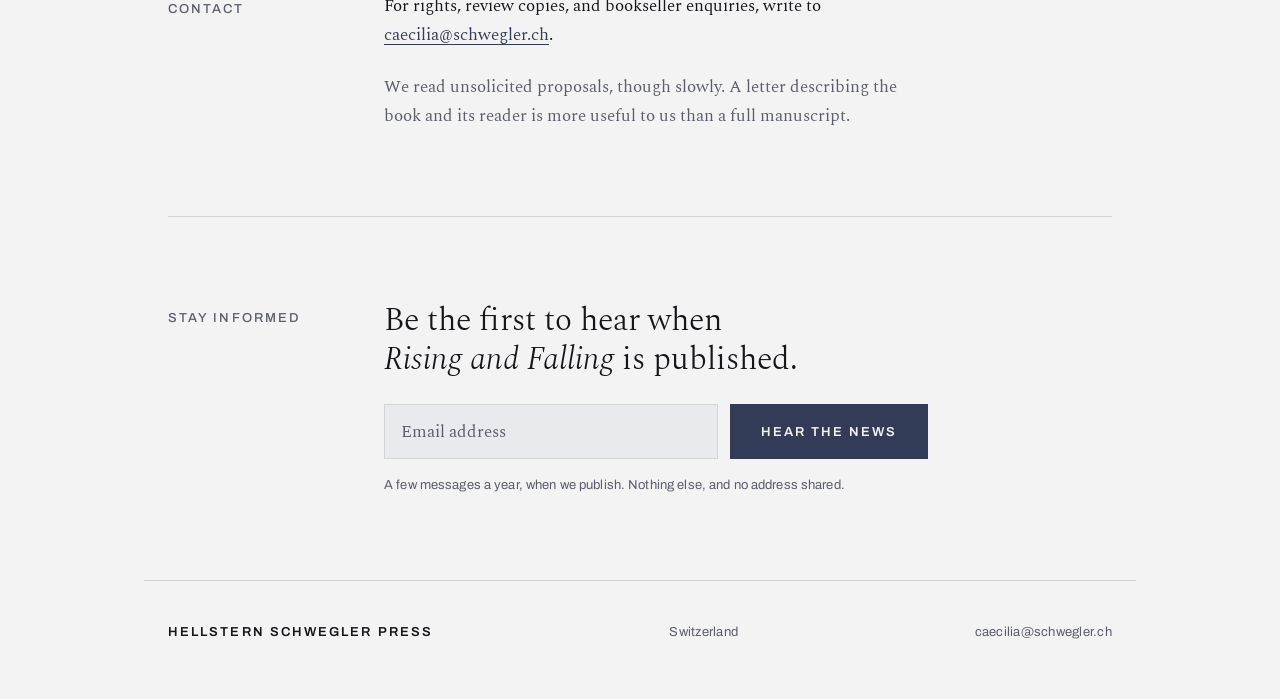
==== commit a53ea6f1: "Replace the mark with the eight-pointed star Lifted the gold line work off its navy ground into an a" ====
--- a/index.html
+++ b/index.html
@@ -5,7 +5,8 @@
 <meta name="viewport" content="width=device-width, initial-scale=1, viewport-fit=cover">
 <title>Hellstern Schwegler Press</title>
 <meta name="description" content="An independent Swiss publisher of books on contemplative practice. First title: Rising and Falling by Bhante Homagama Rewatha.">
-<link rel="icon" href="assets/img/star-mandala-mono.svg">
+<link rel="icon" type="image/png" href="assets/img/star-gold.png">
+<link rel="apple-touch-icon" href="assets/img/favicon-180.png">
 <script>
 (function(){try{var t=localStorage.getItem("hsp-theme");
 if(t==="dark"||t==="light")document.documentElement.setAttribute("data-theme",t);}catch(e){}})();
@@ -26,7 +27,7 @@
 
 <header class="frame masthead">
   <a class="mark" href="index.html">
-    <img src="assets/img/star-mandala-mono.svg" alt="" width="1000" height="1000">
+    <img src="assets/img/star-mono.png" alt="" width="512" height="512">
     <span class="mark__name">Hellstern</span>
   </a>
   <div class="masthead__end">
@@ -84,8 +85,8 @@
             </p>
             <div class="book__foot">
               <p class="book__author">Bhante Homagama Rewatha</p>
-              <img class="book__mark" src="assets/img/star-mandala-mono.svg"
-                   alt="" width="1000" height="1000">
+              <img class="book__mark" src="assets/img/star-mono.png"
+                   alt="" width="512" height="512">
             </div>
           </div>
         </div>
--- a/assets/css/site.css
+++ b/assets/css/site.css
@@ -201,8 +201,8 @@
   color: inherit;
 }
 .mark img {
-  width: 2.35rem;
-  height: 2.35rem;
+  width: 2.7rem;
+  height: 2.7rem;
   filter: invert(var(--logo-invert));
 }
 .mark__name {
@@ -554,7 +554,7 @@
 }
 
 .book__mark {
-  width: 12cqw;
+  width: 14cqw;
   margin-top: 7cqw;
   opacity: 0.7;
   filter: invert(var(--logo-invert));
